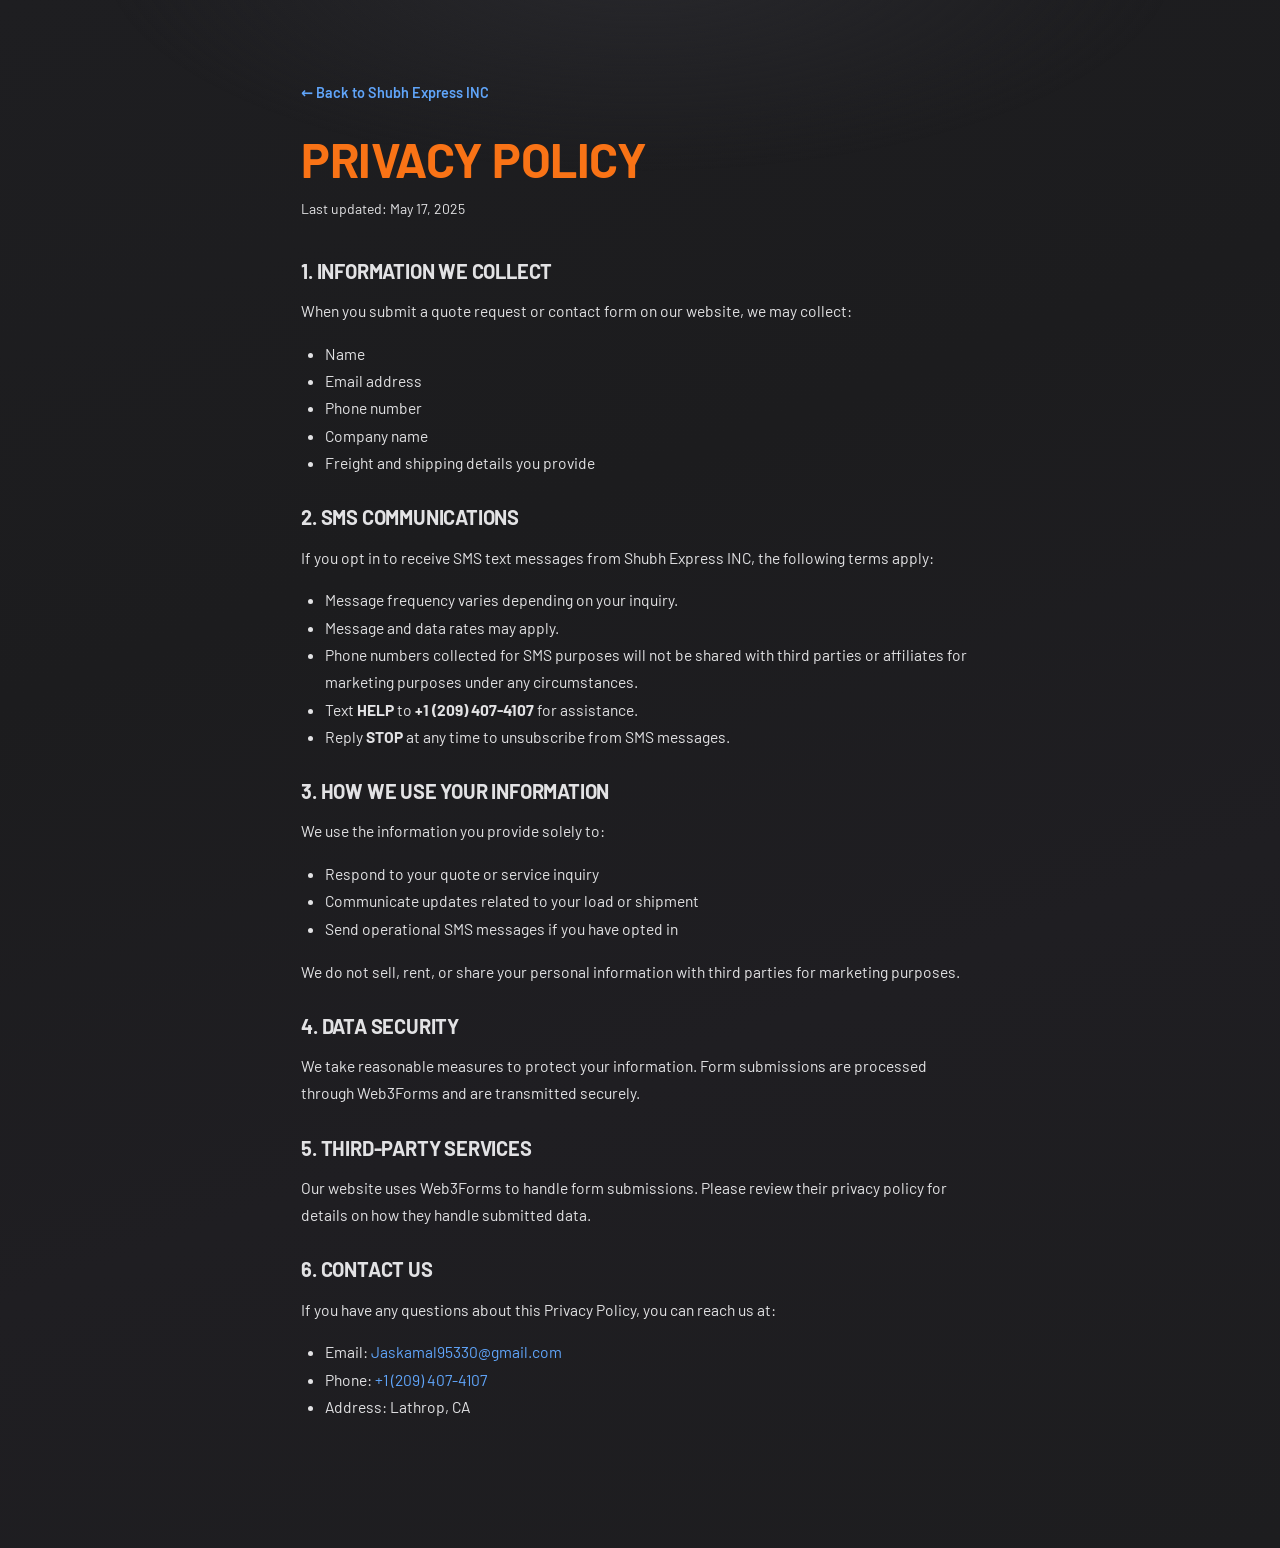
==== privacy-policy.html @ 4199e259 "add privacy policy page and wire all links" ====
<!doctype html>
<html lang="en">
<head>
  <meta charset="utf-8"/>
  <meta name="viewport" content="width=device-width, initial-scale=1"/>
  <title>Privacy Policy — Shubh Express INC</title>
  <link rel="preconnect" href="https://fonts.googleapis.com"/>
  <link rel="preconnect" href="https://fonts.gstatic.com" crossorigin/>
  <link href="https://fonts.googleapis.com/css2?family=Barlow+Condensed:wght@500;600;700;800&family=Barlow:wght@400;500;600;700&display=swap" rel="stylesheet"/>
  <link rel="stylesheet" href="styles.css"/>
  <style>
    .pp-wrap { max-width: 780px; margin: 0 auto; padding: 80px var(--pad) 120px; }
    .pp-wrap h1 { font-family: var(--font-head); font-size: clamp(2rem, 5vw, 3rem); color: var(--orange); margin-bottom: 0.25em; }
    .pp-wrap .updated { color: var(--muted); font-size: 0.875rem; margin-bottom: 2.5rem; }
    .pp-wrap h2 { font-family: var(--font-head); font-size: 1.25rem; color: var(--text); margin: 2rem 0 0.5rem; }
    .pp-wrap p, .pp-wrap li { color: var(--muted); line-height: 1.75; font-size: 0.975rem; }
    .pp-wrap ul { padding-left: 1.5rem; margin: 0.5rem 0; }
    .pp-wrap a { color: var(--blue); }
    .pp-back { display: inline-flex; align-items: center; gap: 0.4rem; color: var(--blue); font-weight: 600; text-decoration: none; margin-bottom: 2rem; font-size: 0.9rem; }
    .pp-back:hover { text-decoration: underline; }
  </style>
</head>
<body>
  <div class="pp-wrap">
    <a href="index.html" class="pp-back">← Back to Shubh Express INC</a>
    <h1>Privacy Policy</h1>
    <p class="updated">Last updated: May 17, 2025</p>

    <h2>1. Information We Collect</h2>
    <p>When you submit a quote request or contact form on our website, we may collect:</p>
    <ul>
      <li>Name</li>
      <li>Email address</li>
      <li>Phone number</li>
      <li>Company name</li>
      <li>Freight and shipping details you provide</li>
    </ul>

    <h2>2. SMS Communications</h2>
    <p>If you opt in to receive SMS text messages from Shubh Express INC, the following terms apply:</p>
    <ul>
      <li>Message frequency varies depending on your inquiry.</li>
      <li>Message and data rates may apply.</li>
      <li>Phone numbers collected for SMS purposes will not be shared with third parties or affiliates for marketing purposes under any circumstances.</li>
      <li>Text <strong>HELP</strong> to <strong>+1 (209) 407-4107</strong> for assistance.</li>
      <li>Reply <strong>STOP</strong> at any time to unsubscribe from SMS messages.</li>
    </ul>

    <h2>3. How We Use Your Information</h2>
    <p>We use the information you provide solely to:</p>
    <ul>
      <li>Respond to your quote or service inquiry</li>
      <li>Communicate updates related to your load or shipment</li>
      <li>Send operational SMS messages if you have opted in</li>
    </ul>
    <p>We do not sell, rent, or share your personal information with third parties for marketing purposes.</p>

    <h2>4. Data Security</h2>
    <p>We take reasonable measures to protect your information. Form submissions are processed through Web3Forms and are transmitted securely.</p>

    <h2>5. Third-Party Services</h2>
    <p>Our website uses Web3Forms to handle form submissions. Please review their privacy policy for details on how they handle submitted data.</p>

    <h2>6. Contact Us</h2>
    <p>If you have any questions about this Privacy Policy, you can reach us at:</p>
    <ul>
      <li>Email: <a href="mailto:Jaskamal95330@gmail.com">Jaskamal95330@gmail.com</a></li>
      <li>Phone: <a href="tel:+12094074107">+1 (209) 407-4107</a></li>
      <li>Address: Lathrop, CA</li>
    </ul>
  </div>
</body>
</html>
---- styles.css ----
/* Shubh Express INC — site styles */

/* ===== DARK MODE (default) — soft charcoal, not black ===== */
:root {
  --bg:          #1c1c1e;
  --bg-1:        #242426;
  --bg-2:        #2c2c2f;
  --bg-3:        #333337;
  --line:        #363639;
  --line-2:      #464649;
  --fg:          #e2e2e4;
  --fg-dim:      #9a9a9e;
  --fg-mute:     #5c5c62;
  --orange:      #f97316;
  --orange-2:    #ea6a08;
  --orange-soft: rgba(249,115,22,0.12);
  --blue:        #60a5fa;
  --blue-2:      #3b8ef3;
  --blue-soft:   rgba(96,165,250,0.1);
  --accent:      #f97316;
  --accent-2:    #ea6a08;
  --accent-soft: rgba(249,115,22,0.12);
  --accent-text: #0f0f0f;
  --green:       #5ecd82;
  --red:         #f07070;
  --max: 1280px;
  --pad: clamp(20px, 4vw, 56px);
}

/* ===== LIGHT MODE — soft warm off-white, not bright ===== */
body.light {
  --bg:          #f0eeea;
  --bg-1:        #e8e6e1;
  --bg-2:        #dfddd8;
  --bg-3:        #d6d4cf;
  --line:        #d2d0cb;
  --line-2:      #bebcb6;
  --fg:          #1a1a1a;
  --fg-dim:      #4a4a4a;
  --fg-mute:     #888880;
  --orange:      #d4621a;
  --orange-2:    #be5212;
  --orange-soft: rgba(212,98,26,0.1);
  --blue:        #1d4ed8;
  --blue-2:      #1a3fb8;
  --blue-soft:   rgba(29,78,216,0.08);
  --accent:      #d4621a;
  --accent-2:    #be5212;
  --accent-soft: rgba(212,98,26,0.1);
  --accent-text: #ffffff;
  --green:       #1a6e36;
  --red:         #b83030;
}

* { box-sizing: border-box; }
html, body { margin: 0; padding: 0; }
html { scroll-behavior: smooth; }

body {
  background: linear-gradient(160deg, #1e1e21 0%, #1c1c1e 35%, #1f1e22 65%, #1d1d1f 100%);
  color: var(--fg);
  font-family: 'Barlow', system-ui, sans-serif;
  font-size: 16px;
  line-height: 1.55;
  -webkit-font-smoothing: antialiased;
  overflow-x: hidden;
  transition: background 0.35s ease, color 0.25s ease;
}

/* dark: very faint depth glow at top */
body::before {
  content: '';
  position: fixed; inset: 0; z-index: -1; pointer-events: none;
  background: radial-gradient(ellipse 70% 40% at 50% -5%, #28282c, transparent 60%);
  transition: opacity 0.35s ease;
}
body.light::before { background: none; }

/* light: warm off-white gradient, no glare */
body.light {
  background: linear-gradient(155deg, #f4f2ee 0%, #ece9e4 30%, #eeeae5 60%, #f2f0ec 85%, #f5f3ef 100%);
}

section { background: transparent; }
img { max-width: 100%; display: block; }
a { color: inherit; text-decoration: none; }
button { font-family: inherit; cursor: pointer; }

h1, h2, h3, h4, .display, .eyebrow {
  font-family: 'Barlow Condensed', 'Barlow', sans-serif;
  font-weight: 700;
  letter-spacing: -0.01em;
  line-height: 0.98;
  margin: 0;
}
h1 { font-size: clamp(52px, 8vw, 128px); text-transform: uppercase; }
h2 { font-size: clamp(38px, 5.5vw, 80px); text-transform: uppercase; }
h3 { font-size: clamp(22px, 3vw, 34px); text-transform: uppercase; letter-spacing: 0; }
.eyebrow {
  font-family: 'JetBrains Mono', 'Barlow', monospace;
  font-weight: 500; font-size: 11px;
  letter-spacing: 0.18em; text-transform: uppercase;
  color: var(--blue);
}
.eyebrow .dot {
  display: inline-block; width: 6px; height: 6px; border-radius: 50%;
  background: var(--blue); margin-right: 10px; vertical-align: 2px;
}
.mono { font-family: 'JetBrains Mono', monospace; }

/* layout */
.container { max-width: var(--max); margin: 0 auto; padding: 0 var(--pad); }
section { padding: clamp(72px, 9vw, 140px) 0; position: relative; }
section + section { border-top: 1px solid var(--line); }

/* ===== THEME TOGGLE ===== */
.theme-toggle {
  width: 32px; height: 32px; border-radius: 50%;
  border: 1px solid var(--line-2);
  background: var(--bg-1);
  display: grid; place-items: center;
  padding: 0; flex-shrink: 0;
  color: var(--fg-mute);
  transition: border-color .2s, background .2s, transform .15s;
}
.theme-toggle:hover { border-color: var(--fg-mute); transform: scale(1.08); }
.theme-toggle:active { transform: scale(0.92); }

/* ===== NAV ===== */
.nav {
  position: fixed; top: 0; left: 0; right: 0; z-index: 50;
  backdrop-filter: blur(16px);
  background: rgba(15,15,15,0.65);
  border-bottom: 1px solid transparent;
  transition: background .25s ease, border-color .25s ease;
}
.nav.scrolled { background: rgba(15,15,15,0.93); border-bottom-color: var(--line); }
body.light .nav { background: rgba(240,240,240,0.7); }
body.light .nav.scrolled { background: rgba(236,236,236,0.95); border-bottom-color: var(--line); }

.nav-inner {
  max-width: var(--max); margin: 0 auto; padding: 8px var(--pad);
  display: flex; align-items: center; gap: 16px;
}
.brand { display: flex; align-items: center; gap: 12px; flex: 1; }
.brand-logo {
  height: 64px; width: auto; display: block;
  transition: opacity .2s;
}
.brand-logo:hover { opacity: 0.85; }
.brand-logo-footer { height: 110px; }
.nav-links { display: flex; gap: 28px; align-items: center; }
.nav-links a {
  font-family: 'Barlow Condensed', sans-serif; font-weight: 500;
  font-size: 14px; text-transform: uppercase; letter-spacing: 0.12em;
  color: var(--fg-dim); transition: color .15s, font-weight .15s;
}
.nav-links a:hover { color: var(--fg); }
.nav-links a.nav-active {
  color: var(--orange);
  font-weight: 800;
  letter-spacing: 0.1em;
}
.nav-cta {
  background: var(--accent); color: var(--bg);
  padding: 9px 18px; border-radius: 4px; border: 0;
  font-family: 'Barlow Condensed', sans-serif; font-weight: 700;
  text-transform: uppercase; letter-spacing: 0.1em; font-size: 13px;
  transition: background .2s, color .2s, transform .15s;
}
.nav-cta:hover { background: var(--accent-2); color: var(--bg); transform: translateY(-1px); }
.nav-links a:not(.nav-cta) { position: relative; padding: 4px 0; }
.nav-links a:not(.nav-cta)::after {
  content: ''; position: absolute; left: 0; right: 0; bottom: -2px; height: 1.5px;
  background: var(--orange); transform: scaleX(0); transform-origin: left;
  transition: transform .3s cubic-bezier(.2,.8,.2,1);
}
.nav-links a:not(.nav-cta):hover::after { transform: scaleX(1); }
.nav-links a.nav-active::after { transform: scaleX(1); }
@media (max-width: 820px) {
  .nav-links a:not(.nav-cta) { display: none; }
}

/* ===== HERO ===== */
.hero {
  min-height: 100vh; padding-top: 110px; padding-bottom: 0;
  display: flex; flex-direction: column; justify-content: space-between;
  position: relative; overflow: hidden;
}
.hero-bg { position: absolute; inset: 0; z-index: 0; pointer-events: none; }
.hero-inner { position: relative; z-index: 1; padding-bottom: 60px; }
.hero-meta {
  font-family: 'JetBrains Mono', monospace; font-size: 11px;
  color: var(--fg-mute); display: flex; gap: 32px; flex-wrap: wrap;
  margin-bottom: 28px; transition: color .25s;
}
.hero-meta span b { color: var(--fg); font-weight: 500; transition: color .25s; }
.hero h1 { max-width: 14ch; color: var(--fg); transition: color .25s; }
.hero h1 .hl { color: var(--accent); position: relative; display: inline-block; transition: color .25s; }
.hero h1 .hl::after {
  content: ''; position: absolute; left: 0; right: 0; bottom: -4px; height: 5px;
  background: var(--accent); transition: background .25s;
  transform-origin: left; animation: drawLine 0.9s cubic-bezier(.6,.05,.2,1) 0.9s both;
}
.h-word { display: inline-block; opacity: 0; transform: translateY(0.6em); animation: rise 0.7s cubic-bezier(.2,.7,.2,1) forwards; }
.h-line { display: block; overflow: hidden; }
@keyframes rise { to { opacity: 1; transform: none; } }
@keyframes drawLine { from { transform: scaleX(0); } to { transform: scaleX(1); } }
.hero-sub {
  max-width: 520px; font-size: 17px; color: var(--fg-dim);
  margin-top: 24px; line-height: 1.65; transition: color .25s;
}
.hero-cta-row { display: flex; gap: 12px; flex-wrap: wrap; margin-top: 36px; }

/* ===== BUTTONS ===== */
.btn {
  display: inline-flex; align-items: center; gap: 10px;
  padding: 14px 24px; border-radius: 4px; border: 1px solid transparent;
  font-family: 'Barlow Condensed', sans-serif; font-weight: 700;
  text-transform: uppercase; letter-spacing: 0.1em; font-size: 14px;
  transition: background .2s, color .2s, border-color .2s, transform .15s;
}
.btn-primary { background: var(--accent); color: var(--accent-text); border-color: var(--accent); }
.btn-primary:hover { background: var(--accent-2); border-color: var(--accent-2); transform: translateY(-2px); }
.btn-ghost { background: transparent; color: var(--fg); border-color: var(--line-2); }
.btn-ghost:hover { border-color: var(--fg-mute); color: var(--fg); }
.btn .arrow { transition: transform .15s; }
.btn:hover .arrow { transform: translateX(3px); }

/* ===== STATS STRIP ===== */
.stats {
  border-top: 1px solid var(--line);
  background: var(--bg-1);
  position: relative; z-index: 2;
  transition: background .3s, border-color .25s;
}
.stats-inner {
  max-width: var(--max); margin: 0 auto; padding: 0 var(--pad);
  display: grid; grid-template-columns: repeat(4, 1fr);
}
.stat {
  padding: 32px 24px; border-right: 1px solid var(--line);
  display: flex; flex-direction: column; gap: 6px;
  transition: border-color .25s;
}
.stat:last-child { border-right: none; }
.stat-num {
  font-family: 'Barlow Condensed', sans-serif; font-weight: 700;
  font-size: clamp(42px, 5.5vw, 70px); line-height: 1; color: var(--fg);
  transition: color .3s ease;
}
.stat-num .plus { color: var(--fg-mute); }
.stat:hover .stat-num { color: var(--orange); }
.stat-label {
  font-family: 'JetBrains Mono', monospace; font-size: 10px;
  letter-spacing: 0.18em; text-transform: uppercase; color: var(--fg-mute);
  transition: color .25s;
}
@media (max-width: 760px) {
  .stats-inner { grid-template-columns: 1fr 1fr; }
  .stat:nth-child(2) { border-right: none; }
  .stat:nth-child(1), .stat:nth-child(2) { border-bottom: 1px solid var(--line); }
}

/* ===== SECTION HEAD ===== */
.section-head {
  display: flex; justify-content: space-between; align-items: end; gap: 40px;
  margin-bottom: 56px; flex-wrap: wrap;
}
.section-head > div:first-child { flex: 1 1 320px; min-width: 0; }
.section-head .lead { max-width: 440px; color: var(--fg-dim); font-size: 16px; flex: 1 1 340px; min-width: 0; line-height: 1.7; transition: color .25s; }
@media (max-width: 1024px) {
  .section-head { flex-direction: column; align-items: stretch; }
  .section-head > div:first-child, .section-head .lead { flex: 0 0 auto; }
}

/* ===== ABOUT ===== */
.about-grid {
  display: grid; grid-template-columns: 1.1fr 1fr; gap: 56px; align-items: start;
}
@media (max-width: 900px) { .about-grid { grid-template-columns: 1fr; } }
.about-copy p { font-size: 16px; color: var(--fg-dim); margin: 0 0 16px; line-height: 1.7; transition: color .25s; }
.about-copy p strong { color: var(--fg); font-weight: 600; }
.badges { display: flex; flex-wrap: wrap; gap: 10px; margin-top: 24px; }
.badge {
  display: inline-flex; align-items: center; gap: 8px;
  padding: 8px 14px; border: 1px solid var(--line-2); border-radius: 999px;
  font-family: 'Barlow Condensed', sans-serif; font-weight: 600;
  text-transform: uppercase; letter-spacing: 0.1em; font-size: 12px;
  color: var(--fg-dim); transition: border-color .2s, color .2s, background .2s;
}
.badge .b-dot { width: 6px; height: 6px; border-radius: 50%; background: var(--orange); transition: background .25s; }
.badge:hover { border-color: var(--orange); color: var(--fg); }

.about-side {
  background: var(--bg-1); border: 1px solid var(--line); border-radius: 8px;
  padding: 32px; position: relative; overflow: hidden;
  transition: background .3s, border-color .25s;
}
.about-side::before {
  content: ''; position: absolute; top: 0; left: 0; right: 0; height: 2px;
  background: linear-gradient(90deg, var(--orange), var(--blue)); transition: background .25s;
}
.about-side h3 { margin-bottom: 20px; color: var(--fg); transition: color .25s; }
.about-stats { display: grid; grid-template-columns: 1fr 1fr; gap: 16px; }
.about-stat { padding: 16px 0; border-top: 1px solid var(--line); transition: border-color .25s; }
.about-stat-k { font-family: 'JetBrains Mono', monospace; font-size: 10px; color: var(--fg-mute); letter-spacing: 0.18em; text-transform: uppercase; transition: color .25s; }
.about-stat-v { font-family: 'Barlow Condensed', sans-serif; font-weight: 700; font-size: 26px; margin-top: 4px; color: var(--fg); transition: color .25s; }

/* ===== SERVICES ===== */
.services-grid {
  display: grid; grid-template-columns: repeat(3, 1fr); gap: 1px;
  background: var(--line); border: 1px solid var(--line);
  border-radius: 8px; overflow: hidden; transition: background .25s;
}
.svc {
  background: var(--bg); padding: 30px 26px;
  display: flex; flex-direction: column; gap: 14px;
  position: relative; overflow: hidden; min-height: 250px;
  transition: background .25s;
}
.svc:hover { background: var(--bg-1); }
.svc-num { font-family: 'JetBrains Mono', monospace; font-size: 11px; color: var(--fg-mute); letter-spacing: 0.18em; transition: color .25s; }
.svc-icon {
  width: 42px; height: 42px; border: 1px solid var(--line); border-radius: 6px;
  display: grid; place-items: center; color: var(--fg-mute);
  transition: border-color .3s, background .3s, color .3s, transform .35s cubic-bezier(.2,.8,.2,1);
}
.svc:hover .svc-icon { border-color: var(--orange); color: var(--orange); background: var(--orange-soft); transform: translateY(-2px) rotate(-4deg); }
.svc-title { font-family: 'Barlow Condensed', sans-serif; font-weight: 700; font-size: 22px; text-transform: uppercase; line-height: 1.05; color: var(--fg); transition: color .25s; }
.svc-body { color: var(--fg-dim); font-size: 14px; line-height: 1.65; transition: color .25s; }
.svc-tags { display: flex; flex-wrap: wrap; gap: 6px; margin-top: auto; padding-top: 14px; }
.svc-tag {
  font-family: 'JetBrains Mono', monospace; font-size: 10px;
  letter-spacing: 0.14em; text-transform: uppercase; color: var(--fg-mute);
  padding: 3px 8px; border: 1px solid var(--line); border-radius: 2px;
  background: var(--bg-1); transition: color .25s, border-color .25s, background .25s;
}
.svc-arrow {
  position: absolute; top: 22px; right: 22px; color: var(--fg-mute);
  opacity: 0; transform: translate(-4px, 4px); transition: all .3s ease;
}
.svc:hover .svc-arrow { opacity: 1; transform: none; color: var(--orange); }
@media (max-width: 900px) { .services-grid { grid-template-columns: 1fr 1fr; } }
@media (max-width: 600px) { .services-grid { grid-template-columns: 1fr; } }

/* ===== TERMINALS ===== */
.term-explain {
  background: var(--bg-1); border: 1px solid var(--line); border-radius: 8px;
  padding: 22px 26px; margin-bottom: 36px;
  display: flex; gap: 18px; align-items: start;
  transition: background .3s, border-color .25s;
}
.term-explain .ex-mark {
  flex: 0 0 auto; width: 38px; height: 38px; border-radius: 6px;
  background: var(--blue-soft); color: var(--blue);
  display: grid; place-items: center; transition: background .25s;
}
.term-explain p { margin: 0; color: var(--fg-dim); font-size: 14px; line-height: 1.65; transition: color .25s; }
.term-explain strong { color: var(--fg); }

.terminals-grid { display: grid; grid-template-columns: repeat(3, 1fr); gap: 18px; }
@media (max-width: 900px) { .terminals-grid { grid-template-columns: 1fr; } }
.term {
  background: var(--bg-1); border: 1px solid var(--line); border-radius: 8px;
  overflow: hidden; display: flex; flex-direction: column;
  transition: transform .35s cubic-bezier(.2,.8,.2,1), border-color .25s, box-shadow .25s, background .3s;
}
.term:hover { transform: translateY(-4px); border-color: var(--line-2); box-shadow: 0 8px 24px rgba(0,0,0,0.12); }
.term-img { height: 150px; position: relative; overflow: hidden; background: var(--bg-2); transition: background .3s; }
.term-img svg { width: 100%; height: 100%; }
.term-img .term-tag {
  position: absolute; top: 10px; left: 10px;
  background: var(--blue-soft); border: 1px solid var(--blue-2);
  padding: 4px 10px; font-family: 'JetBrains Mono', monospace;
  font-size: 10px; letter-spacing: 0.18em; text-transform: uppercase;
  color: var(--blue); border-radius: 3px;
  transition: background .3s, color .25s, border-color .25s;
}
.term-body { padding: 18px 22px; }
.term-name { font-family: 'Barlow Condensed', sans-serif; font-weight: 700; font-size: 24px; text-transform: uppercase; color: var(--fg); transition: color .25s; }
.term-loc { font-family: 'JetBrains Mono', monospace; font-size: 11px; color: var(--fg-mute); letter-spacing: 0.14em; text-transform: uppercase; margin-top: 5px; transition: color .25s; }
.term-meta { display: flex; gap: 16px; margin-top: 14px; padding-top: 14px; border-top: 1px solid var(--line); transition: border-color .25s; }
.term-meta div { font-size: 13px; color: var(--fg-dim); transition: color .25s; }
.term-meta b { color: var(--fg); font-weight: 600; display: block; font-size: 14px; transition: color .25s; }

/* ===== CONTACT / QUOTE ===== */
.quote-wrap {
  display: grid; grid-template-columns: minmax(300px, 1fr) minmax(0, 1.5fr); gap: 56px;
}
@media (max-width: 900px) { .quote-wrap { grid-template-columns: 1fr; } }
.quote-info h2 { margin-bottom: 20px; }
.quote-info .lead { color: var(--fg-dim); font-size: 16px; max-width: 360px; margin-bottom: 32px; line-height: 1.7; transition: color .25s; }
.contact-rows { display: flex; flex-direction: column; gap: 16px; }
.contact-row { display: flex; gap: 14px; align-items: start; }
.contact-row .c-icon {
  flex: 0 0 auto; width: 36px; height: 36px; border-radius: 6px;
  border: 1px solid var(--blue-2); display: grid; place-items: center;
  color: var(--blue); background: var(--blue-soft);
  transition: background .3s, border-color .25s, color .25s;
}
.contact-row > div:last-child { min-width: 0; flex: 1 1 auto; }
.contact-row .c-k {
  font-family: 'JetBrains Mono', monospace; font-size: 10px;
  color: var(--fg-mute); letter-spacing: 0.18em; text-transform: uppercase; transition: color .25s;
}
.contact-row .c-v { font-size: 15px; color: var(--fg); margin-top: 2px; line-height: 1.5; overflow-wrap: anywhere; word-break: break-word; transition: color .25s; }
.contact-row .c-v a:hover { color: var(--fg-dim); text-decoration: underline; }

.quote-form {
  background: var(--bg-1); border: 1px solid var(--line); border-radius: 8px;
  padding: 30px; transition: background .3s, border-color .25s;
}
.form-grid { display: grid; grid-template-columns: 1fr 1fr; gap: 16px; }
.field.full { grid-column: 1 / -1; }
.field label {
  display: block; font-family: 'JetBrains Mono', monospace; font-size: 10px;
  letter-spacing: 0.18em; text-transform: uppercase; color: var(--fg-mute);
  margin-bottom: 7px; transition: color .25s;
}
.field input, .field select, .field textarea {
  width: 100%; background: var(--bg); border: 1px solid var(--line);
  border-radius: 4px; padding: 12px 14px; color: var(--fg);
  font-family: inherit; font-size: 14px;
  transition: border-color .15s, background .3s, color .25s;
}
.field textarea { resize: vertical; min-height: 100px; }
.field input:focus, .field select:focus, .field textarea:focus {
  outline: none; border-color: var(--fg-mute);
}
.field select {
  appearance: none; -webkit-appearance: none;
  background-image: url("data:image/svg+xml,%3Csvg width='10' height='6' xmlns='http://www.w3.org/2000/svg'%3E%3Cpath d='M1 1l4 4 4-4' stroke='%23888' stroke-width='1.5' fill='none' stroke-linecap='round'/%3E%3C/svg%3E");
  background-repeat: no-repeat; background-position: right 14px center; padding-right: 34px;
}
.form-actions { display: flex; justify-content: space-between; align-items: center; margin-top: 22px; gap: 16px; flex-wrap: wrap; }
.form-actions .legal { font-size: 12px; color: var(--fg-mute); transition: color .25s; }
@media (max-width: 600px) { .form-grid { grid-template-columns: 1fr; } }

.toast {
  margin-top: 16px; padding: 13px 16px; border-radius: 4px;
  background: rgba(74,222,128,0.08); border: 1px solid rgba(74,222,128,0.2);
  color: var(--green); font-size: 14px;
}
.toast-error {
  background: rgba(248,113,113,0.08); border-color: rgba(248,113,113,0.2);
  color: var(--red);
}
body.light .toast {
  background: rgba(22,101,52,0.07); border-color: rgba(22,101,52,0.2);
}
body.light .toast-error {
  background: rgba(185,28,28,0.07); border-color: rgba(185,28,28,0.2);
}

/* ===== THANK YOU / SUCCESS VIEW ===== */
.thank-you {
  background: var(--bg-1); border: 1px solid var(--line); border-radius: 8px;
  padding: 48px 40px;
  display: flex; flex-direction: column; gap: 20px;
  animation: tyFadeIn 0.5s cubic-bezier(.2,.8,.2,1) both;
  border-top: 2px solid var(--orange);
}
@keyframes tyFadeIn {
  from { opacity: 0; transform: translateY(16px); }
  to   { opacity: 1; transform: none; }
}
.ty-icon {
  width: 56px; height: 56px; border-radius: 50%;
  background: var(--orange-soft);
  display: grid; place-items: center;
}
.ty-eyebrow {
  font-family: 'JetBrains Mono', monospace; font-size: 11px;
  letter-spacing: 0.18em; text-transform: uppercase; color: var(--blue);
  display: flex; align-items: center; gap: 8px;
}
.ty-eyebrow .dot {
  display: inline-block; width: 6px; height: 6px; border-radius: 50%; flex-shrink: 0;
}
.ty-heading {
  font-family: 'Barlow Condensed', sans-serif; font-weight: 700;
  font-size: clamp(36px, 5vw, 58px); text-transform: uppercase;
  line-height: 0.98; color: var(--fg); margin: 0;
}
.ty-body {
  font-size: 15px; color: var(--fg-dim); line-height: 1.7; max-width: 400px; margin: 0;
}
.ty-body strong { color: var(--fg); }
.ty-details {
  border: 1px solid var(--line); border-radius: 6px;
  overflow: hidden; margin-top: 4px;
}
.ty-row {
  display: flex; justify-content: space-between; align-items: center;
  padding: 13px 18px; gap: 16px;
  border-bottom: 1px solid var(--line);
}
.ty-row:last-child { border-bottom: none; }
.ty-label {
  font-family: 'JetBrains Mono', monospace; font-size: 10px;
  letter-spacing: 0.16em; text-transform: uppercase; color: var(--fg-mute);
  flex-shrink: 0;
}
.ty-val { font-size: 14px; color: var(--fg); text-align: right; }
.ty-val a { color: var(--blue); }
.ty-val a:hover { text-decoration: underline; }
.ty-row-block { flex-direction: column; align-items: flex-start; gap: 6px; }
.ty-row-block .ty-val { text-align: left; }
.ty-msg { color: var(--fg-dim); font-size: 13px; line-height: 1.6; white-space: pre-wrap; }
.ty-reset { margin-top: 8px; align-self: flex-start; }

/* ===== MARQUEE ===== */
.marquee {
  border-top: 1px solid var(--line); border-bottom: 1px solid var(--line);
  overflow: hidden; background: var(--bg-1); padding: 18px 0;
  transition: background .3s, border-color .25s;
}
.marquee-track { display: flex; width: max-content; animation: scroll 55s linear infinite; }
.marquee:hover .marquee-track { animation-play-state: paused; }
.marquee-item {
  font-family: 'Barlow Condensed', sans-serif; font-weight: 700;
  font-size: 30px; text-transform: uppercase; letter-spacing: 0.02em;
  padding: 0 28px; color: var(--fg-dim); white-space: nowrap;
  display: inline-flex; align-items: center; gap: 26px; transition: color .25s;
}
.marquee-item .sep { color: var(--orange); font-size: 12px; transition: color .25s; opacity: 0.5; }
@keyframes scroll { from { transform: translateX(0); } to { transform: translateX(-50%); } }

/* ===== SMS CONSENT ===== */
.consent {
  margin-top: 20px; padding: 16px 18px; border: 1px solid var(--line);
  border-radius: 6px; background: var(--bg);
  display: flex; gap: 12px; align-items: start; cursor: pointer;
  transition: border-color .2s, background .3s, box-shadow .3s;
}
.consent:hover { border-color: var(--line-2); }
.consent input[type="checkbox"] { display: none; }
.consent .check {
  flex: 0 0 auto; width: 20px; height: 20px; border: 1.5px solid var(--line-2);
  border-radius: 4px; display: grid; place-items: center;
  background: var(--bg); transition: all .2s ease;
  margin-top: 1px;
}
.consent .check svg { opacity: 0; transform: scale(0.6); transition: all .2s ease; }
.consent input:checked ~ .check { background: var(--accent); border-color: var(--accent); }
.consent input:checked ~ .check svg { opacity: 1; transform: scale(1); color: var(--accent-text); }
.consent .consent-text { font-size: 12px; color: var(--fg-mute); line-height: 1.6; transition: color .25s; }
.consent .consent-text b { color: var(--fg-dim); font-weight: 600; }
.consent.flash {
  border-color: var(--fg-mute);
  box-shadow: 0 0 0 3px rgba(128,128,128,0.15);
  animation: pulseBorder 1.2s ease-out;
}
@keyframes pulseBorder {
  0% { box-shadow: 0 0 0 0 rgba(128,128,128,0); }
  30% { box-shadow: 0 0 0 5px rgba(128,128,128,0.15); }
  100% { box-shadow: 0 0 0 0 rgba(128,128,128,0); }
}
.shake { animation: shake 0.55s cubic-bezier(.36,.07,.19,.97) both; }
@keyframes shake {
  10%, 90% { transform: translateX(-1px); }
  20%, 80% { transform: translateX(3px); }
  30%, 50%, 70% { transform: translateX(-6px); }
  40%, 60% { transform: translateX(6px); }
}

/* ===== PRIVACY ===== */
.privacy-grid { display: grid; grid-template-columns: 220px 1fr; gap: 56px; }
@media (max-width: 800px) { .privacy-grid { grid-template-columns: 1fr; } }
.privacy-toc { position: sticky; top: 100px; align-self: start; }
.privacy-toc ol { list-style: none; padding: 0; margin: 0; display: flex; flex-direction: column; gap: 8px; counter-reset: toc; }
.privacy-toc li { counter-increment: toc; font-family: 'JetBrains Mono', monospace; font-size: 11px; color: var(--fg-mute); transition: color .25s; }
.privacy-toc li::before { content: counter(toc, decimal-leading-zero) '  '; color: var(--blue); }
.privacy-body article + article { margin-top: 32px; padding-top: 32px; border-top: 1px solid var(--line); transition: border-color .25s; }
.privacy-body h4 { font-family: 'Barlow Condensed', sans-serif; font-weight: 700; font-size: 20px; text-transform: uppercase; margin: 0 0 10px; color: var(--fg); transition: color .25s; }
.privacy-body p { color: var(--fg-dim); margin: 0 0 10px; font-size: 14px; line-height: 1.75; transition: color .25s; }

/* ===== FOOTER ===== */
footer {
  background: var(--bg-1); border-top: 1px solid var(--line);
  padding: 64px 0 26px;
  transition: background .3s, border-color .25s;
}
.foot-grid { display: grid; grid-template-columns: 1.4fr 1fr 1fr 1fr; gap: 48px; }
@media (max-width: 900px) { .foot-grid { grid-template-columns: 1fr 1fr; } }
@media (max-width: 540px) { .foot-grid { grid-template-columns: 1fr; } }
.foot-col h5 { font-family: 'Barlow Condensed', sans-serif; font-weight: 700; font-size: 13px; text-transform: uppercase; letter-spacing: 0.18em; margin: 0 0 16px; color: var(--fg); transition: color .25s; }
.foot-col ul { list-style: none; padding: 0; margin: 0; display: flex; flex-direction: column; gap: 9px; }
.foot-col li, .foot-col a { font-size: 14px; color: var(--fg-mute); transition: color .25s; }
.foot-col a:hover { color: var(--fg); }
.foot-tag { color: var(--fg-mute); font-size: 14px; line-height: 1.65; margin-top: 14px; max-width: 300px; transition: color .25s; }
.foot-bottom {
  margin-top: 48px; padding-top: 22px; border-top: 1px solid var(--line);
  display: flex; justify-content: space-between; gap: 24px; flex-wrap: wrap;
  font-family: 'JetBrains Mono', monospace; font-size: 11px; color: var(--fg-mute);
  letter-spacing: 0.1em; text-transform: uppercase; transition: border-color .25s, color .25s;
}

/* ===== REVEAL ===== */
.reveal { opacity: 0; transform: translateY(20px); transition: opacity .6s ease, transform .6s ease; }
.reveal.in { opacity: 1; transform: none; }

/* ===== UTILITY ===== */
.rule { height: 1px; background: var(--line); margin: 0; border: 0; }
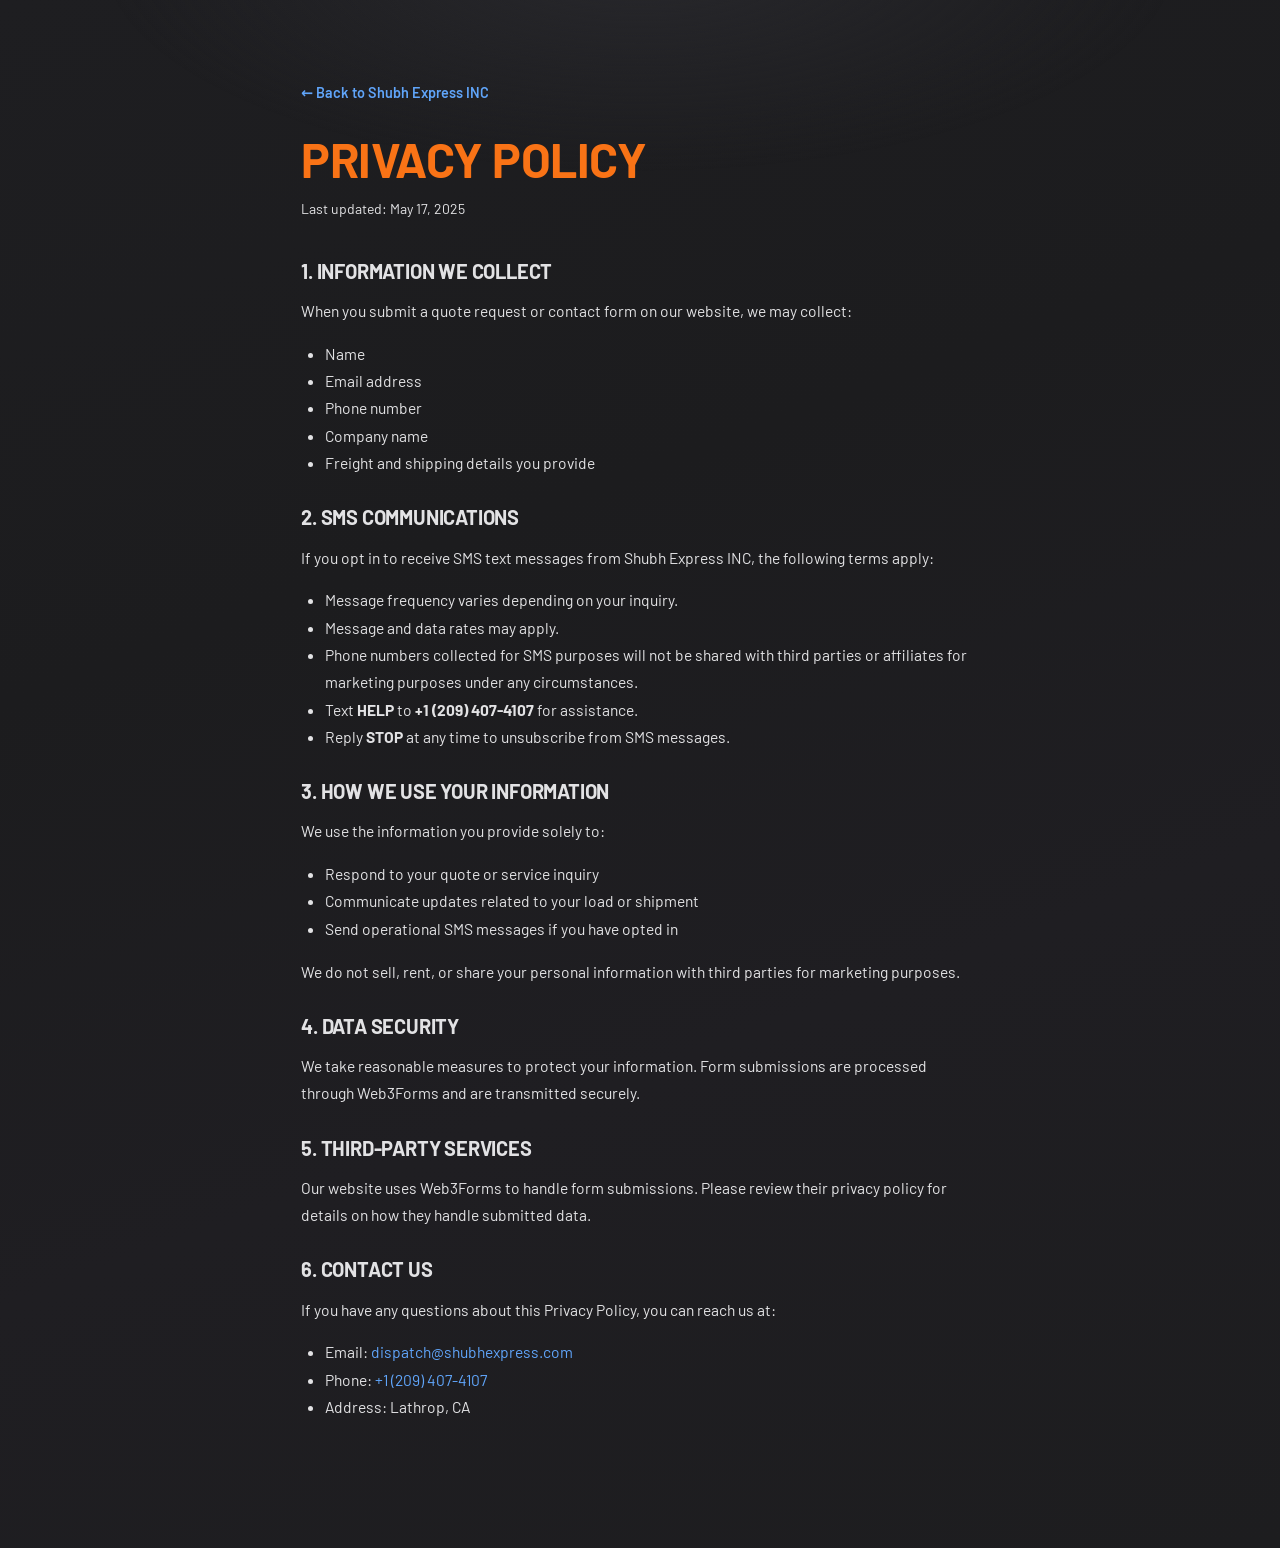
==== commit a218f334: "update all emails to dispatch@shubhexpress.com" ====
--- a/privacy-policy.html
+++ b/privacy-policy.html
@@ -64,7 +64,7 @@
     <h2>6. Contact Us</h2>
     <p>If you have any questions about this Privacy Policy, you can reach us at:</p>
     <ul>
-      <li>Email: <a href="mailto:Jaskamal95330@gmail.com">Jaskamal95330@gmail.com</a></li>
+      <li>Email: <a href="mailto:dispatch@shubhexpress.com">dispatch@shubhexpress.com</a></li>
       <li>Phone: <a href="tel:+12094074107">+1 (209) 407-4107</a></li>
       <li>Address: Lathrop, CA</li>
     </ul>
